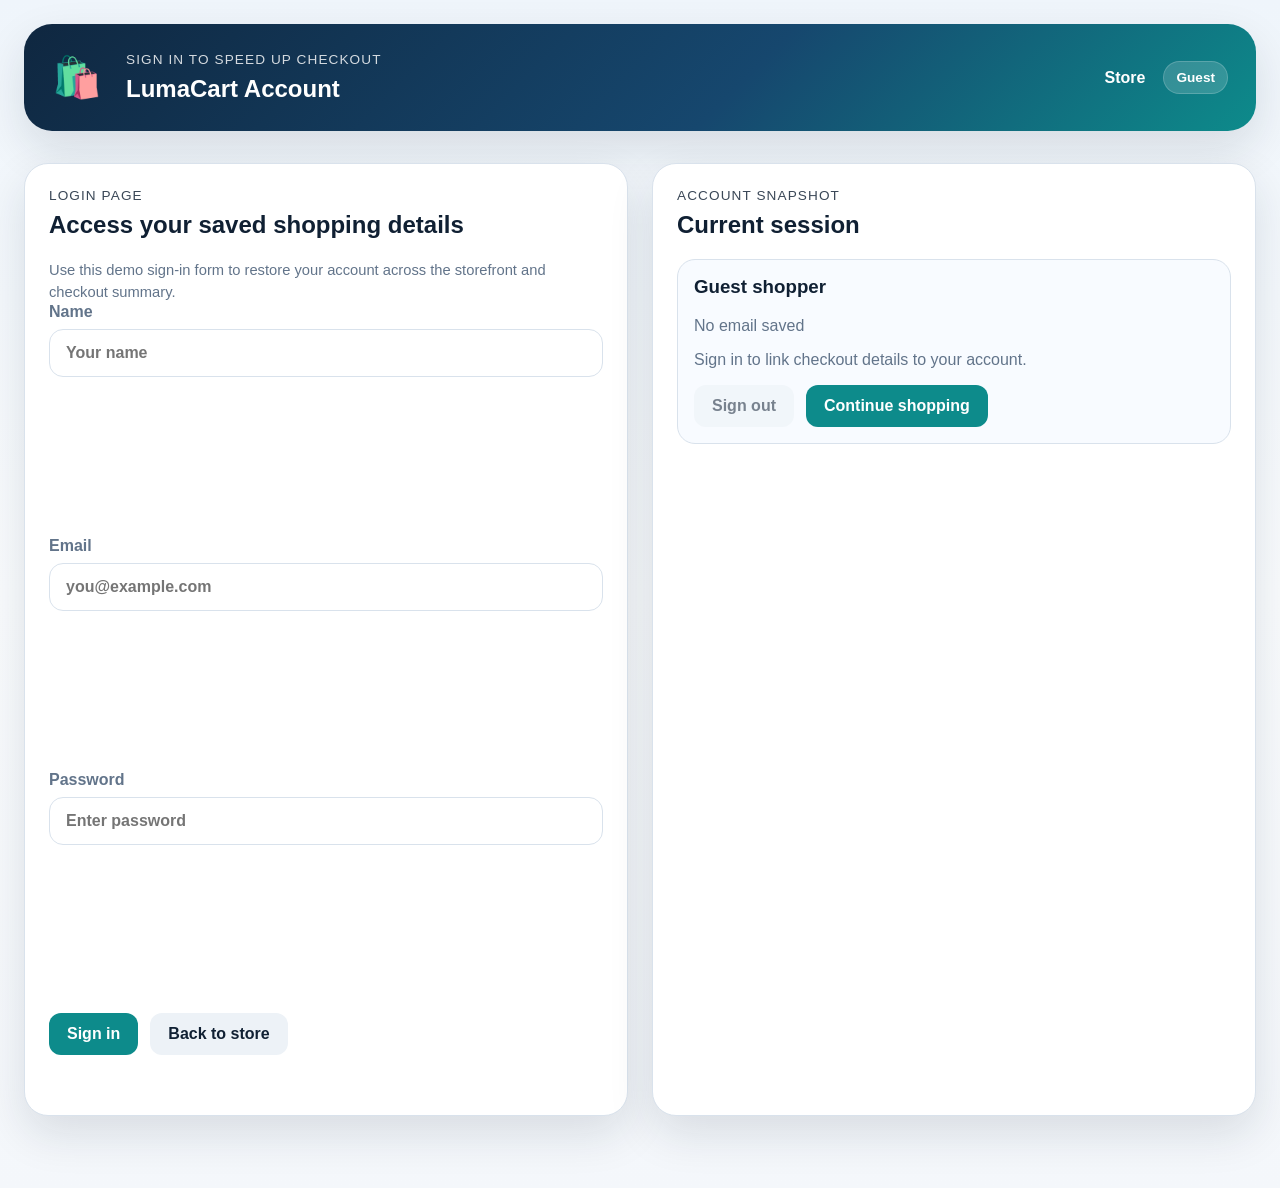
==== login.html @ 980bf28e "Add login page and account summary Co-authored-by: georgeharris1229-stack <326333624+georgeharris122" ====
<!DOCTYPE html>
<html lang="en">
<head>
    <meta charset="UTF-8">
    <meta name="viewport" content="width=device-width, initial-scale=1.0">
    <title>LumaCart Login</title>
    <link rel="stylesheet" href="styles.css">
</head>
<body>
    <div class="site-shell">
        <header class="hero">
            <nav class="navbar">
                <div class="brand">
                    <span class="brand-mark">🛍️</span>
                    <div>
                        <p class="eyebrow">Sign in to speed up checkout</p>
                        <h1>LumaCart Account</h1>
                    </div>
                </div>
                <div class="nav-actions">
                    <a href="/index.html">Store</a>
                    <span class="account-chip" id="loginAccountStatus">Guest</span>
                </div>
            </nav>
        </header>

        <main class="auth-main">
            <section class="auth-layout">
                <section class="auth-panel">
                    <p class="eyebrow">Login page</p>
                    <h2>Access your saved shopping details</h2>
                    <p class="summary-note">Use this demo sign-in form to restore your account across the storefront and checkout summary.</p>

                    <form id="loginForm" class="auth-form">
                        <label class="filter-control">
                            <span>Name</span>
                            <input type="text" id="loginName" placeholder="Your name">
                        </label>
                        <label class="filter-control">
                            <span>Email</span>
                            <input type="email" id="loginEmail" placeholder="you@example.com" required>
                        </label>
                        <label class="filter-control">
                            <span>Password</span>
                            <input type="password" id="loginPassword" placeholder="Enter password" required>
                        </label>
                        <div class="auth-actions">
                            <button class="btn-primary" type="submit">Sign in</button>
                            <a class="btn-secondary" href="/index.html">Back to store</a>
                        </div>
                    </form>

                    <p id="loginMessage" class="auth-message" aria-live="polite"></p>
                </section>

                <aside class="auth-aside">
                    <p class="eyebrow">Account snapshot</p>
                    <h2>Current session</h2>
                    <div class="account-card">
                        <h3 id="sessionName">Guest shopper</h3>
                        <p id="sessionEmail">No email saved</p>
                        <p id="sessionStatus">Sign in to link checkout details to your account.</p>
                        <div class="account-card-actions">
                            <button class="btn-secondary" id="logoutButton" type="button">Sign out</button>
                            <a class="btn-primary" href="/index.html">Continue shopping</a>
                        </div>
                    </div>
                </aside>
            </section>
        </main>
    </div>

    <script src="login.js"></script>
</body>
</html>
---- styles.css ----
:root {
    color-scheme: light;
    --bg: #f4f7fb;
    --panel: #ffffff;
    --panel-alt: #0f2740;
    --text: #102033;
    --muted: #62748a;
    --accent: #0d8b8b;
    --accent-dark: #0a6b6b;
    --border: #d9e2ec;
    --shadow: 0 18px 45px rgba(16, 32, 51, 0.12);
}

* {
    box-sizing: border-box;
}

html {
    scroll-behavior: smooth;
}

body {
    margin: 0;
    font-family: Arial, Helvetica, sans-serif;
    background: linear-gradient(180deg, #eff5fb 0%, #f9fbfd 50%, #f4f7fb 100%);
    color: var(--text);
}

a {
    color: inherit;
    text-decoration: none;
}

button,
input,
select,
textarea {
    font: inherit;
}

.site-shell {
    max-width: 1380px;
    margin: 0 auto;
    padding: 24px;
}

.hero {
    background: linear-gradient(135deg, #0f2740, #16476e 58%, #0d8b8b);
    color: #fff;
    border-radius: 28px;
    padding: 28px;
    box-shadow: var(--shadow);
}

.navbar,
.hero-content,
.filters-grid,
.content-grid,
.catalog-header,
.cart-header,
.cart-item,
.cart-item-controls,
.cart-summary > div,
.product-card-header,
.product-card-footer,
.materials-grid,
.hero-metrics {
    display: flex;
}

.navbar,
.catalog-header,
.cart-header,
.cart-summary > div,
.product-card-footer {
    justify-content: space-between;
    align-items: center;
}

.brand,
.hero-content,
.filters-grid,
.content-grid,
.materials-grid {
    gap: 24px;
}

.brand,
.nav-actions,
.hero-metrics,
.cart-item-controls,
.cart-header-actions {
    display: flex;
    align-items: center;
}

.brand-mark {
    font-size: 2.5rem;
}

.brand h1,
.hero-content h2,
.cart-panel h2,
.filters-section h2,
.materials-section h2 {
    margin: 0;
}

.eyebrow {
    margin: 0 0 8px;
    font-size: 0.85rem;
    letter-spacing: 0.08em;
    text-transform: uppercase;
    color: inherit;
    opacity: 0.82;
}

.nav-actions {
    gap: 18px;
    flex-wrap: wrap;
    font-weight: 700;
}

.account-chip {
    display: inline-flex;
    align-items: center;
    padding: 8px 12px;
    border-radius: 999px;
    background: rgba(255, 255, 255, 0.16);
    border: 1px solid rgba(255, 255, 255, 0.18);
    font-size: 0.85rem;
}

.hero-content {
    margin-top: 42px;
    align-items: stretch;
}

.hero-content > * {
    flex: 1;
}

.hero-copy {
    max-width: 700px;
    color: rgba(255, 255, 255, 0.86);
    font-size: 1.05rem;
    line-height: 1.7;
}

.hero-metrics {
    gap: 18px;
    flex-wrap: wrap;
    margin-top: 28px;
}

.hero-metrics div,
.hero-card,
.catalog-panel,
.cart-panel,
.materials-grid article {
    background: rgba(255, 255, 255, 0.12);
    border: 1px solid rgba(255, 255, 255, 0.14);
    border-radius: 20px;
}

.hero-metrics div {
    min-width: 160px;
    padding: 16px 18px;
}

.hero-metrics strong {
    display: block;
    font-size: 1.6rem;
    margin-bottom: 6px;
}

.hero-card {
    padding: 24px;
    align-self: flex-start;
}

.hero-card ul {
    padding-left: 18px;
    line-height: 1.8;
}

.filters-section,
.materials-section {
    padding: 34px 4px 14px;
}

.filters-grid,
.content-grid,
.materials-grid {
    flex-wrap: wrap;
}

.filter-control {
    display: flex;
    flex-direction: column;
    gap: 8px;
    flex: 1 1 220px;
    color: var(--muted);
    font-weight: 700;
}

.filter-control.compact-control {
    flex: 1 1 auto;
}

.filter-control input,
.filter-control select,
.filter-control textarea {
    width: 100%;
    border: 1px solid var(--border);
    border-radius: 14px;
    padding: 14px 16px;
    background: #fff;
    color: var(--text);
}

.catalog-panel {
    flex: 2 1 760px;
    background: var(--panel);
    padding: 24px;
    border: 1px solid var(--border);
    box-shadow: var(--shadow);
}

.cart-panel {
    flex: 1 1 320px;
    background: var(--panel);
    padding: 24px;
    border: 1px solid var(--border);
    box-shadow: var(--shadow);
    color: var(--text);
}

.product-grid {
    display: grid;
    grid-template-columns: repeat(auto-fit, minmax(230px, 1fr));
    gap: 18px;
    margin-top: 18px;
}

.product-card {
    border: 1px solid var(--border);
    border-radius: 22px;
    padding: 20px;
    background: linear-gradient(180deg, #ffffff, #f8fbff);
}

.product-category {
    margin: 0 0 6px;
    color: var(--accent);
    font-size: 0.85rem;
    font-weight: 700;
    text-transform: uppercase;
    letter-spacing: 0.04em;
}

.product-card h3,
.cart-item h3,
.quote-form h3,
.empty-state h3,
.materials-grid h3 {
    margin: 0;
}

.product-description,
.cart-item p,
.materials-grid p,
.empty-state p {
    color: var(--muted);
    line-height: 1.6;
}

.stock-note,
.detail-stock-note {
    color: var(--accent-dark);
    font-weight: 700;
}

.stock-note {
    margin: 12px 0 0;
    font-size: 0.92rem;
}

.detail-stock-note {
    margin: 10px 0 0;
}

mark {
    background: #fff1a8;
    color: inherit;
    padding: 0 2px;
    border-radius: 4px;
}

.product-highlights,
.button-group,
.detail-grid,
.detail-summary,
.detail-footer,
.detail-meta-grid,
.detail-applications,
.card-pill-stack,
.checkout-summary {
    display: flex;
}

.pill {
    display: inline-flex;
    padding: 8px 12px;
    border-radius: 999px;
    background: rgba(13, 139, 139, 0.12);
    color: var(--accent-dark);
    font-size: 0.85rem;
    font-weight: 700;
}

.product-badge {
    display: inline-flex;
    padding: 8px 12px;
    border-radius: 999px;
    background: #102033;
    color: #fff;
    font-size: 0.78rem;
    font-weight: 700;
    letter-spacing: 0.04em;
    text-transform: uppercase;
}

.card-pill-stack {
    gap: 8px;
    flex-wrap: wrap;
    justify-content: flex-end;
}

.pill.neutral {
    background: #edf2f7;
    color: #44566c;
}

.product-meta {
    display: grid;
    grid-template-columns: repeat(2, minmax(0, 1fr));
    gap: 10px;
    margin: 18px 0 24px;
}

.product-meta dt {
    font-size: 0.8rem;
    color: var(--muted);
}

.product-meta dd {
    margin: 6px 0 0;
    font-weight: 700;
}

.product-highlights {
    gap: 10px;
    align-items: center;
    flex-wrap: wrap;
}

.inventory-pill {
    display: inline-flex;
    align-items: center;
    border-radius: 999px;
    padding: 7px 11px;
    font-size: 0.82rem;
    font-weight: 700;
}

.inventory-pill.in-stock {
    background: #e8faf5;
    color: #176b52;
}

.inventory-pill.low-stock {
    background: #fff7e6;
    color: #9a6700;
}

.inventory-pill.special-order {
    background: #eef2ff;
    color: #3b4cca;
}

.lead-time,
.detail-category {
    color: var(--muted);
    font-weight: 700;
}

.product-card-actions {
    gap: 14px;
    flex-wrap: wrap;
}

.button-group {
    gap: 10px;
    flex-wrap: wrap;
}

.btn-primary,
.btn-secondary,
.qty-button {
    border: none;
    border-radius: 12px;
    cursor: pointer;
    transition: transform 0.18s ease, background 0.18s ease;
}

.btn-primary,
.btn-secondary {
    padding: 12px 18px;
    font-weight: 700;
}

.btn-primary {
    background: var(--accent);
    color: #fff;
}

.btn-primary:hover,
.btn-secondary:hover,
.qty-button:hover {
    transform: translateY(-1px);
}

.btn-primary:focus-visible,
.btn-secondary:focus-visible,
.qty-button:focus-visible,
.nav-actions a:focus-visible,
.filter-control input:focus-visible,
.filter-control select:focus-visible,
.filter-control textarea:focus-visible {
    outline: 3px solid #ffd166;
    outline-offset: 3px;
}

.btn-primary:hover {
    background: var(--accent-dark);
}

.btn-secondary {
    background: #edf2f7;
    color: var(--text);
}

.btn-secondary:disabled {
    cursor: not-allowed;
    opacity: 0.55;
    transform: none;
}

.wishlist-button.active {
    background: #dff6f6;
    color: var(--accent-dark);
}

.cart-items {
    display: flex;
    flex-direction: column;
    gap: 14px;
    margin: 24px 0;
}

.cart-badge {
    border-radius: 999px;
    padding: 8px 12px;
    background: #eff6ff;
    color: #27496d;
    font-weight: 700;
}

.cart-header-actions {
    gap: 12px;
    flex-wrap: wrap;
    justify-content: flex-end;
}

.cart-item {
    justify-content: space-between;
    gap: 16px;
    padding: 14px 0;
    border-bottom: 1px solid var(--border);
}

.cart-item-controls {
    gap: 10px;
}

.qty-button {
    width: 32px;
    height: 32px;
    background: #edf2f7;
    color: var(--text);
    font-size: 1rem;
}

.qty-button:disabled {
    cursor: not-allowed;
    opacity: 0.55;
    transform: none;
}

.cart-summary {
    border-top: 1px solid var(--border);
    border-bottom: 1px solid var(--border);
    padding: 16px 0;
}

.cart-summary > div {
    padding: 7px 0;
}

.cart-total {
    font-size: 1.1rem;
}

.summary-note {
    margin: 14px 0 0;
    color: var(--muted);
    font-size: 0.92rem;
    line-height: 1.5;
}

.shipping-status {
    margin-top: 18px;
}

.shipping-status p {
    margin: 0 0 10px;
    color: var(--accent-dark);
    font-weight: 700;
}

.shipping-progress {
    width: 100%;
    height: 10px;
    border-radius: 999px;
    background: #edf2f7;
    overflow: hidden;
}

.shipping-progress span {
    display: block;
    height: 100%;
    width: 0;
    border-radius: inherit;
    background: linear-gradient(90deg, var(--accent), #52c7c7);
    transition: width 0.2s ease;
}

.checkout-summary {
    margin-top: 18px;
    gap: 12px;
    flex-wrap: wrap;
}

.checkout-summary > div {
    flex: 1 1 150px;
    border: 1px solid var(--border);
    border-radius: 16px;
    padding: 14px;
    background: #f8fbff;
}

.checkout-summary span {
    display: block;
    color: var(--muted);
    margin-bottom: 8px;
    font-size: 0.9rem;
}

.checkout-summary strong {
    font-size: 1rem;
}

.customer-summary {
    display: grid;
    grid-template-columns: repeat(auto-fit, minmax(180px, 1fr));
    gap: 12px;
    margin-top: 18px;
}

.customer-summary > div {
    border: 1px solid var(--border);
    border-radius: 16px;
    padding: 14px;
    background: #ffffff;
}

.customer-summary span {
    display: block;
    color: var(--muted);
    margin-bottom: 8px;
    font-size: 0.9rem;
}

.customer-summary strong {
    font-size: 1rem;
}

.checkout-breakdown {
    display: grid;
    grid-template-columns: repeat(auto-fit, minmax(150px, 1fr));
    gap: 12px;
    margin-top: 18px;
}

.checkout-breakdown > div {
    border: 1px solid var(--border);
    border-radius: 16px;
    padding: 14px;
    background: #ffffff;
}

.checkout-breakdown span {
    display: block;
    color: var(--muted);
    margin-bottom: 8px;
    font-size: 0.9rem;
}

.checkout-breakdown strong {
    font-size: 1rem;
}

.coupon-panel,
.wishlist-panel {
    margin-top: 18px;
    padding: 16px;
    border: 1px solid var(--border);
    border-radius: 18px;
    background: #f8fbff;
}

.coupon-actions,
.wishlist-header,
.wishlist-item {
    display: flex;
}

.coupon-actions,
.wishlist-header {
    justify-content: space-between;
    align-items: center;
    gap: 12px;
    flex-wrap: wrap;
}

.coupon-actions {
    margin-top: 12px;
}

.coupon-message {
    min-height: 1.4rem;
    margin: 12px 0 0;
    color: var(--muted);
    font-weight: 700;
}

.coupon-message.success {
    color: #176b52;
}

.coupon-message.error {
    color: #b42318;
}

.wishlist-header h3 {
    margin: 0;
}

.wishlist-items {
    display: flex;
    flex-direction: column;
    gap: 12px;
    margin-top: 16px;
}

.wishlist-item {
    justify-content: space-between;
    gap: 14px;
    padding-bottom: 12px;
    border-bottom: 1px solid var(--border);
}

.wishlist-item:last-child {
    padding-bottom: 0;
    border-bottom: none;
}

.discount-row strong {
    color: #176b52;
}

.auth-main {
    padding: 32px 0 48px;
}

.auth-layout {
    display: grid;
    grid-template-columns: repeat(auto-fit, minmax(280px, 1fr));
    gap: 24px;
}

.auth-panel,
.auth-aside {
    background: var(--panel);
    border: 1px solid var(--border);
    border-radius: 24px;
    padding: 24px;
    box-shadow: var(--shadow);
}

.auth-panel h2,
.auth-aside h2,
.auth-aside h3 {
    margin-top: 0;
}

.auth-form {
    display: flex;
    flex-direction: column;
    gap: 14px;
}

.auth-actions,
.account-card-actions {
    display: flex;
    gap: 12px;
    flex-wrap: wrap;
    margin-top: 8px;
}

.auth-message {
    min-height: 1.5rem;
    margin: 12px 0 0;
    font-weight: 700;
}

.auth-message.success {
    color: #176b52;
}

.auth-message.error {
    color: #b42318;
}

.account-card {
    border: 1px solid var(--border);
    border-radius: 18px;
    padding: 16px;
    background: #f8fbff;
}

.account-card p {
    color: var(--muted);
}

.detail-panel {
    margin-top: 24px;
    background: var(--panel);
    border: 1px solid var(--border);
    border-radius: 24px;
    padding: 24px;
    box-shadow: var(--shadow);
}

.detail-grid,
.detail-footer {
    justify-content: space-between;
    gap: 24px;
    flex-wrap: wrap;
}

.detail-summary {
    gap: 18px;
    align-items: flex-start;
    flex: 2 1 420px;
}

.detail-summary h3 {
    margin: 0 0 8px;
    font-size: 1.8rem;
}

.detail-icon {
    width: 76px;
    height: 76px;
    border-radius: 22px;
    display: grid;
    place-items: center;
    background: #edf7f7;
    font-size: 2rem;
    flex-shrink: 0;
}

.detail-meta-grid {
    gap: 14px;
    flex: 1 1 340px;
    flex-wrap: wrap;
}

.detail-meta-grid article {
    flex: 1 1 150px;
    border: 1px solid var(--border);
    border-radius: 18px;
    padding: 16px;
    background: #f8fbff;
}

.detail-meta-grid span {
    display: block;
    color: var(--muted);
    margin-bottom: 8px;
}

.detail-applications {
    list-style: none;
    padding: 0;
    margin: 0;
    gap: 10px;
    flex-wrap: wrap;
    flex: 1 1 480px;
}

.detail-applications li {
    padding: 10px 14px;
    border-radius: 999px;
    background: #edf7f7;
    color: var(--accent-dark);
    font-weight: 700;
}

.quote-form {
    margin-top: 24px;
    display: flex;
    flex-direction: column;
    gap: 14px;
}

.quote-message {
    margin-top: 18px;
    padding: 14px 16px;
    border-radius: 14px;
    display: none;
}

.quote-message.success,
.quote-message.error {
    display: block;
}

.quote-message.success {
    background: #e8faf5;
    color: #176b52;
}

.quote-message.error {
    background: #fff1f2;
    color: #b42318;
}

.materials-grid article {
    flex: 1 1 220px;
    background: var(--panel);
    border: 1px solid var(--border);
    box-shadow: var(--shadow);
    padding: 20px;
    color: var(--text);
}

.section-heading {
    margin-bottom: 20px;
}

.empty-state {
    padding: 36px 18px;
    text-align: center;
    border: 1px dashed var(--border);
    border-radius: 18px;
}

.empty-state.compact {
    padding: 24px 16px;
}

@media (max-width: 920px) {
    .navbar,
    .hero-content,
    .cart-item,
    .detail-summary,
    .detail-footer {
        flex-direction: column;
        align-items: flex-start;
    }

    .product-card-header,
    .product-card-footer,
    .cart-header,
    .card-pill-stack,
    .wishlist-item {
        gap: 12px;
        flex-direction: column;
        align-items: flex-start;
    }

    .coupon-actions {
        width: 100%;
    }

    .cart-item-controls {
        flex-wrap: wrap;
    }
}

@media (max-width: 640px) {
    .site-shell {
        padding: 16px;
    }

    .hero,
    .catalog-panel,
    .cart-panel {
        padding: 18px;
        border-radius: 22px;
    }

    .hero-metrics div,
    .hero-card {
        width: 100%;
    }
}
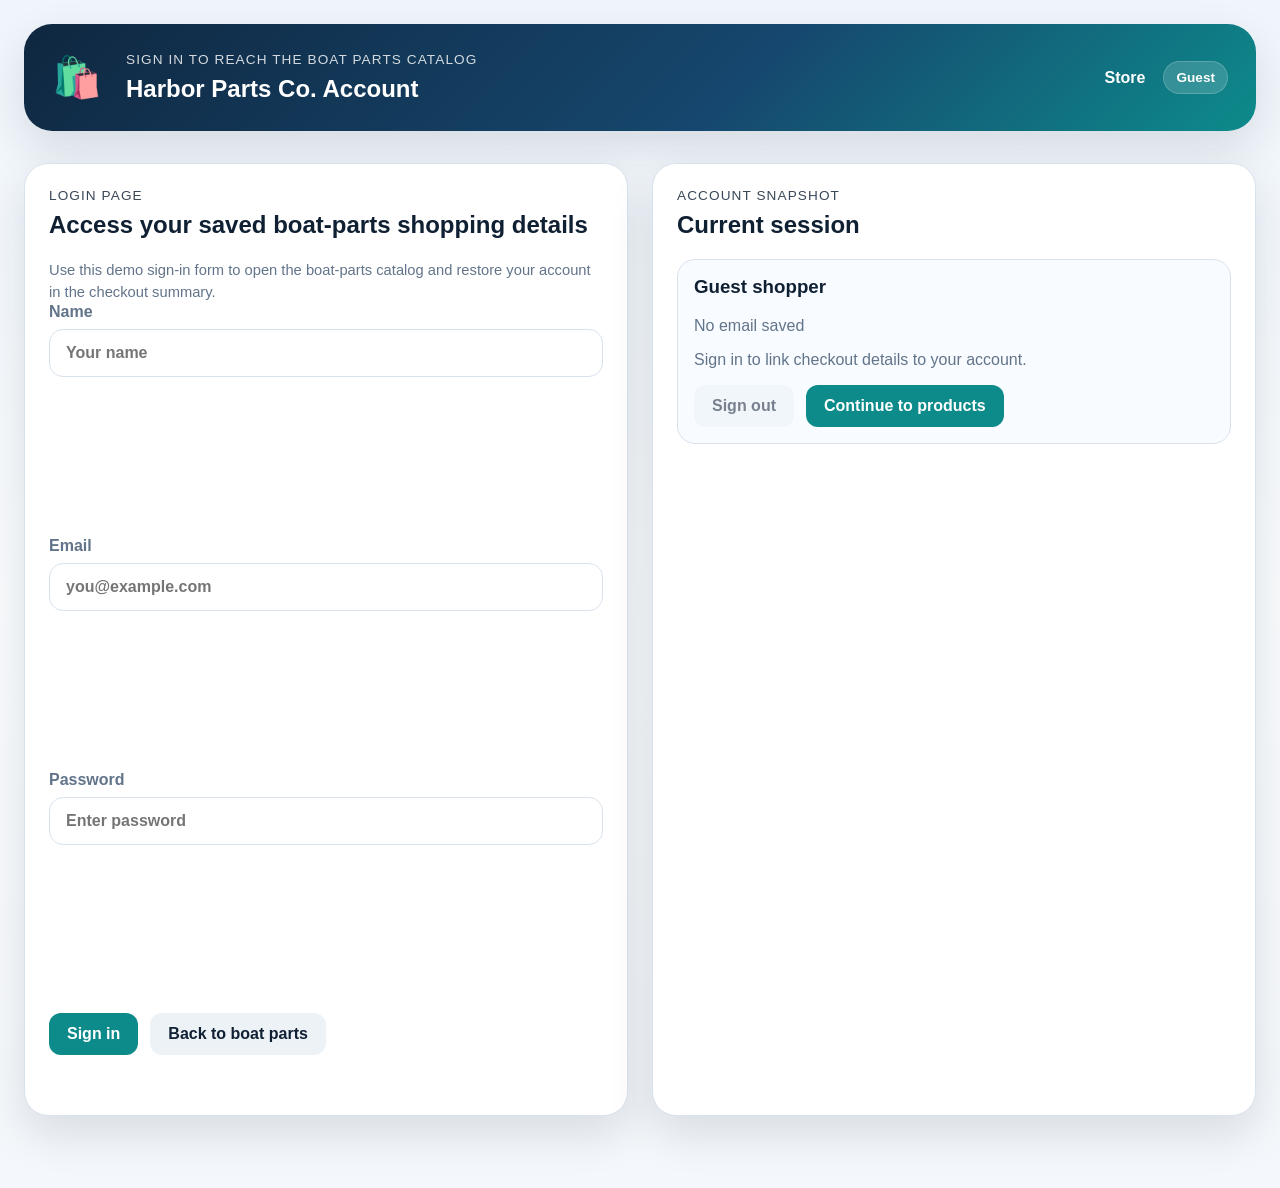
==== commit f53c5914: "Switch storefront to boat parts Co-authored-by: georgeharris1229-stack <326333624+georgeharris1229-s" ====
--- a/login.html
+++ b/login.html
@@ -3,7 +3,7 @@
 <head>
     <meta charset="UTF-8">
     <meta name="viewport" content="width=device-width, initial-scale=1.0">
-    <title>LumaCart Login</title>
+    <title>Harbor Parts Co. Login</title>
     <link rel="stylesheet" href="styles.css">
 </head>
 <body>
@@ -13,8 +13,8 @@
                 <div class="brand">
                     <span class="brand-mark">🛍️</span>
                     <div>
-                        <p class="eyebrow">Sign in to speed up checkout</p>
-                        <h1>LumaCart Account</h1>
+                        <p class="eyebrow">Sign in to reach the boat parts catalog</p>
+                        <h1>Harbor Parts Co. Account</h1>
                     </div>
                 </div>
                 <div class="nav-actions">
@@ -28,8 +28,8 @@
             <section class="auth-layout">
                 <section class="auth-panel">
                     <p class="eyebrow">Login page</p>
-                    <h2>Access your saved shopping details</h2>
-                    <p class="summary-note">Use this demo sign-in form to restore your account across the storefront and checkout summary.</p>
+                    <h2>Access your saved boat-parts shopping details</h2>
+                    <p class="summary-note">Use this demo sign-in form to open the boat-parts catalog and restore your account in the checkout summary.</p>
 
                     <form id="loginForm" class="auth-form">
                         <label class="filter-control">
@@ -46,7 +46,7 @@
                         </label>
                         <div class="auth-actions">
                             <button class="btn-primary" type="submit">Sign in</button>
-                            <a class="btn-secondary" href="/index.html">Back to store</a>
+                            <a class="btn-secondary" href="/index.html">Back to boat parts</a>
                         </div>
                     </form>
 
@@ -62,7 +62,7 @@
                         <p id="sessionStatus">Sign in to link checkout details to your account.</p>
                         <div class="account-card-actions">
                             <button class="btn-secondary" id="logoutButton" type="button">Sign out</button>
-                            <a class="btn-primary" href="/index.html">Continue shopping</a>
+                            <a class="btn-primary" href="/index.html">Continue to products</a>
                         </div>
                     </div>
                 </aside>
--- a/styles.css
+++ b/styles.css
@@ -700,6 +700,28 @@
     color: #176b52;
 }
 
+.recommendations-panel {
+    margin-top: 24px;
+    background: var(--panel);
+    border: 1px solid var(--border);
+    border-radius: 24px;
+    padding: 24px;
+    box-shadow: var(--shadow);
+}
+
+.recommendations-grid {
+    display: grid;
+    grid-template-columns: repeat(auto-fit, minmax(220px, 1fr));
+    gap: 16px;
+}
+
+.recommendation-card {
+    border: 1px solid var(--border);
+    border-radius: 20px;
+    padding: 18px;
+    background: #f8fbff;
+}
+
 .auth-main {
     padding: 32px 0 48px;
 }
